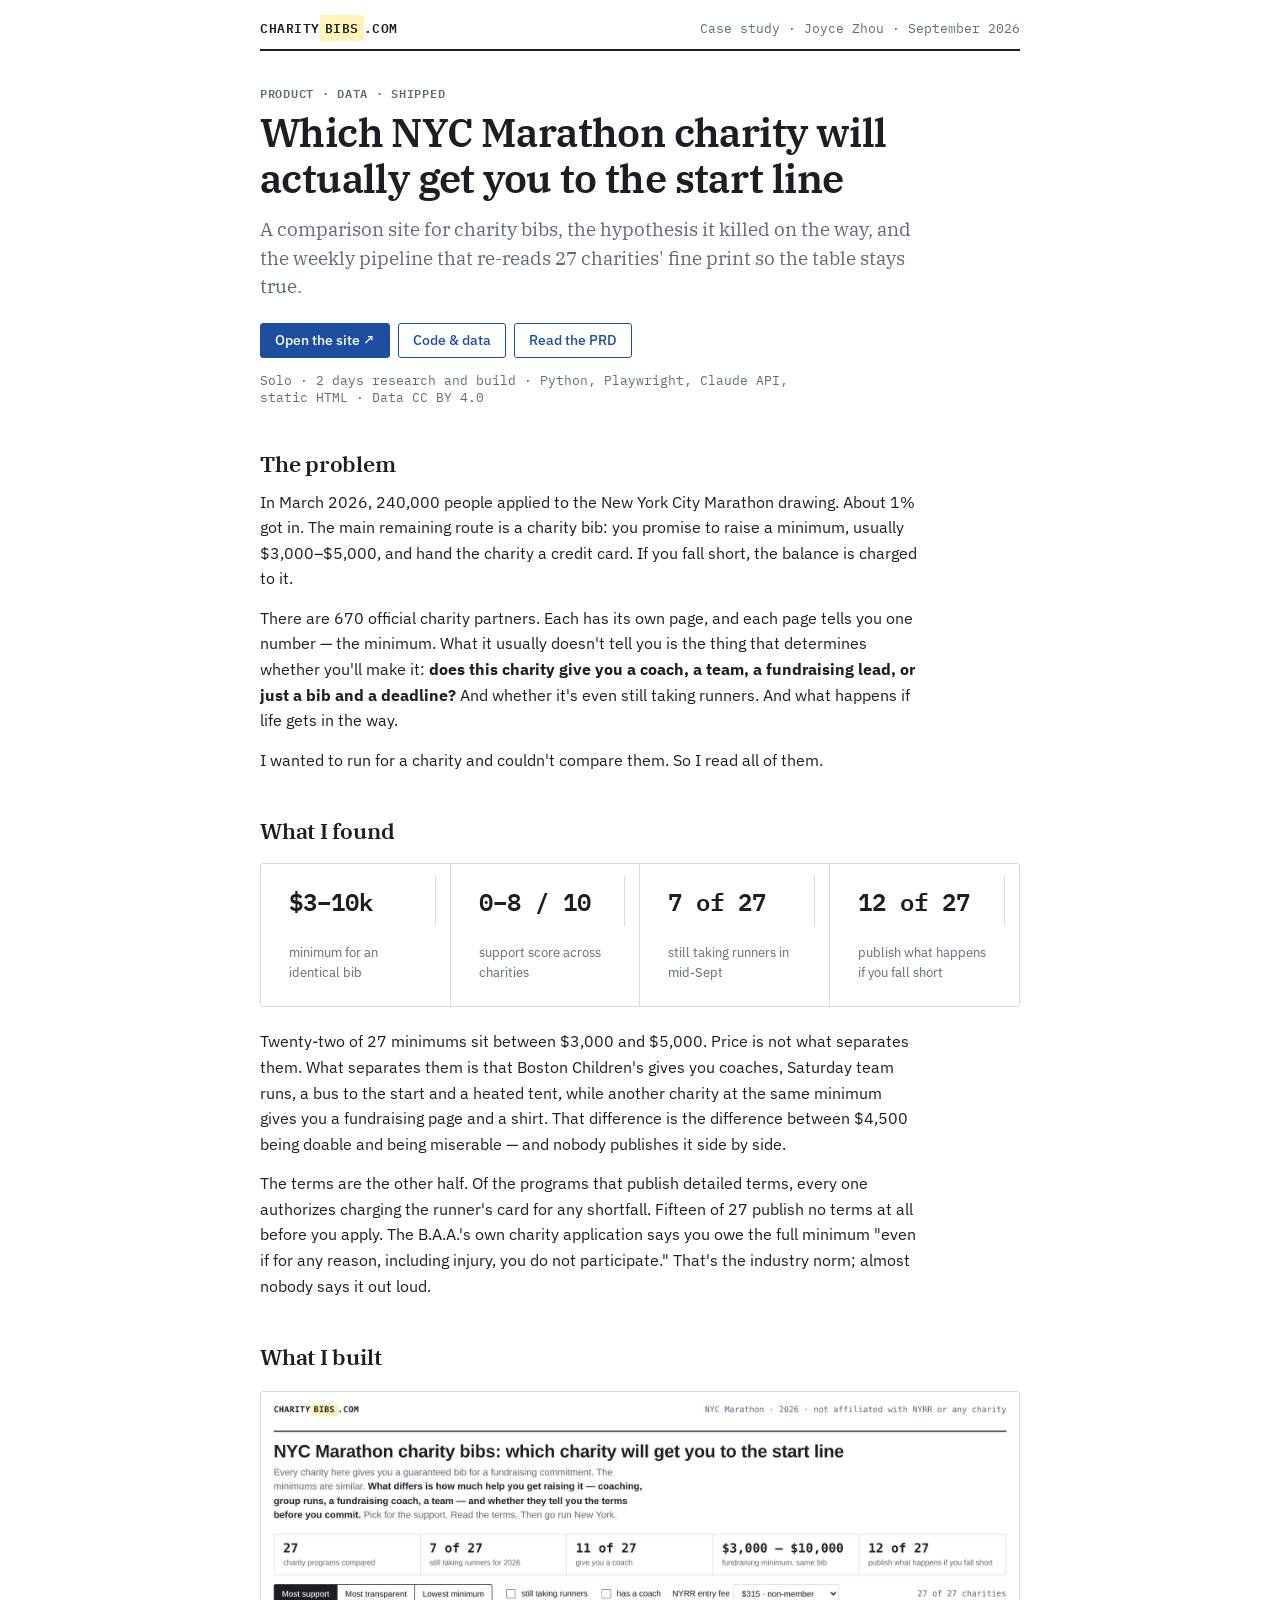
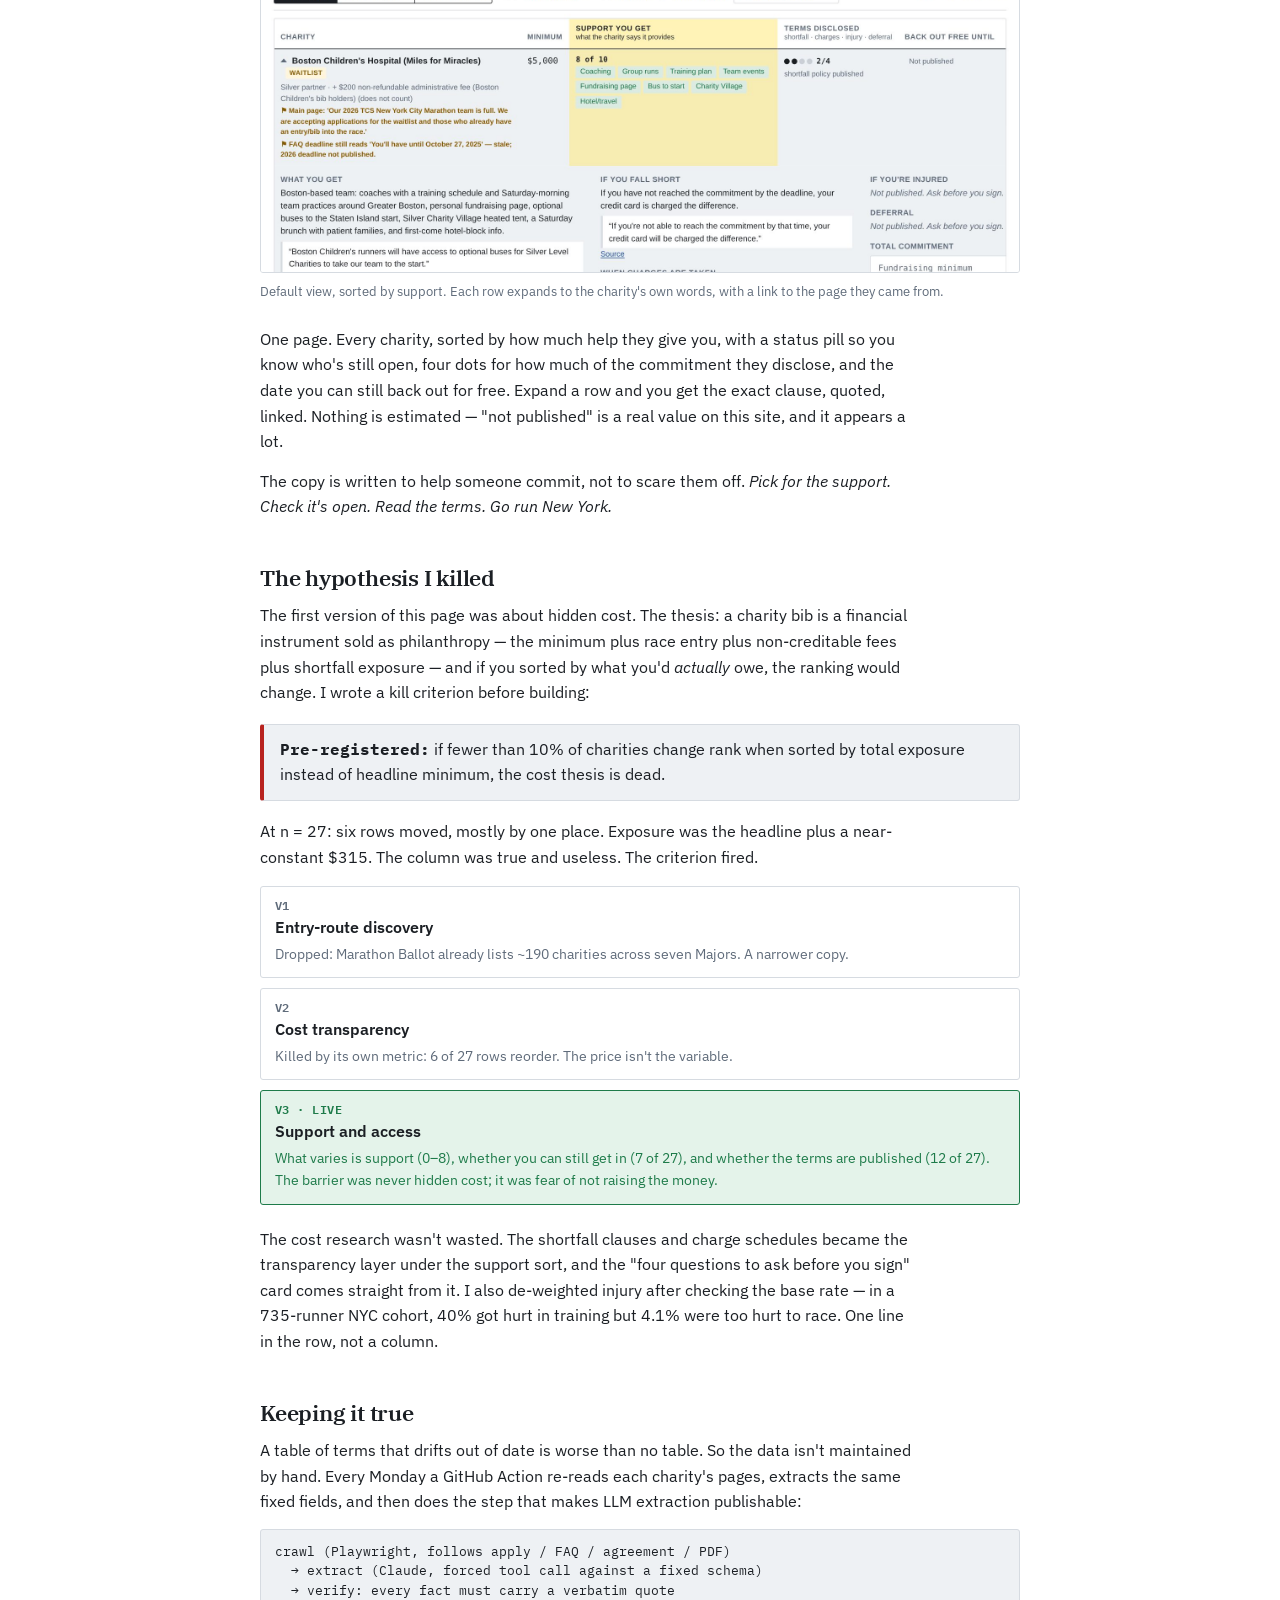
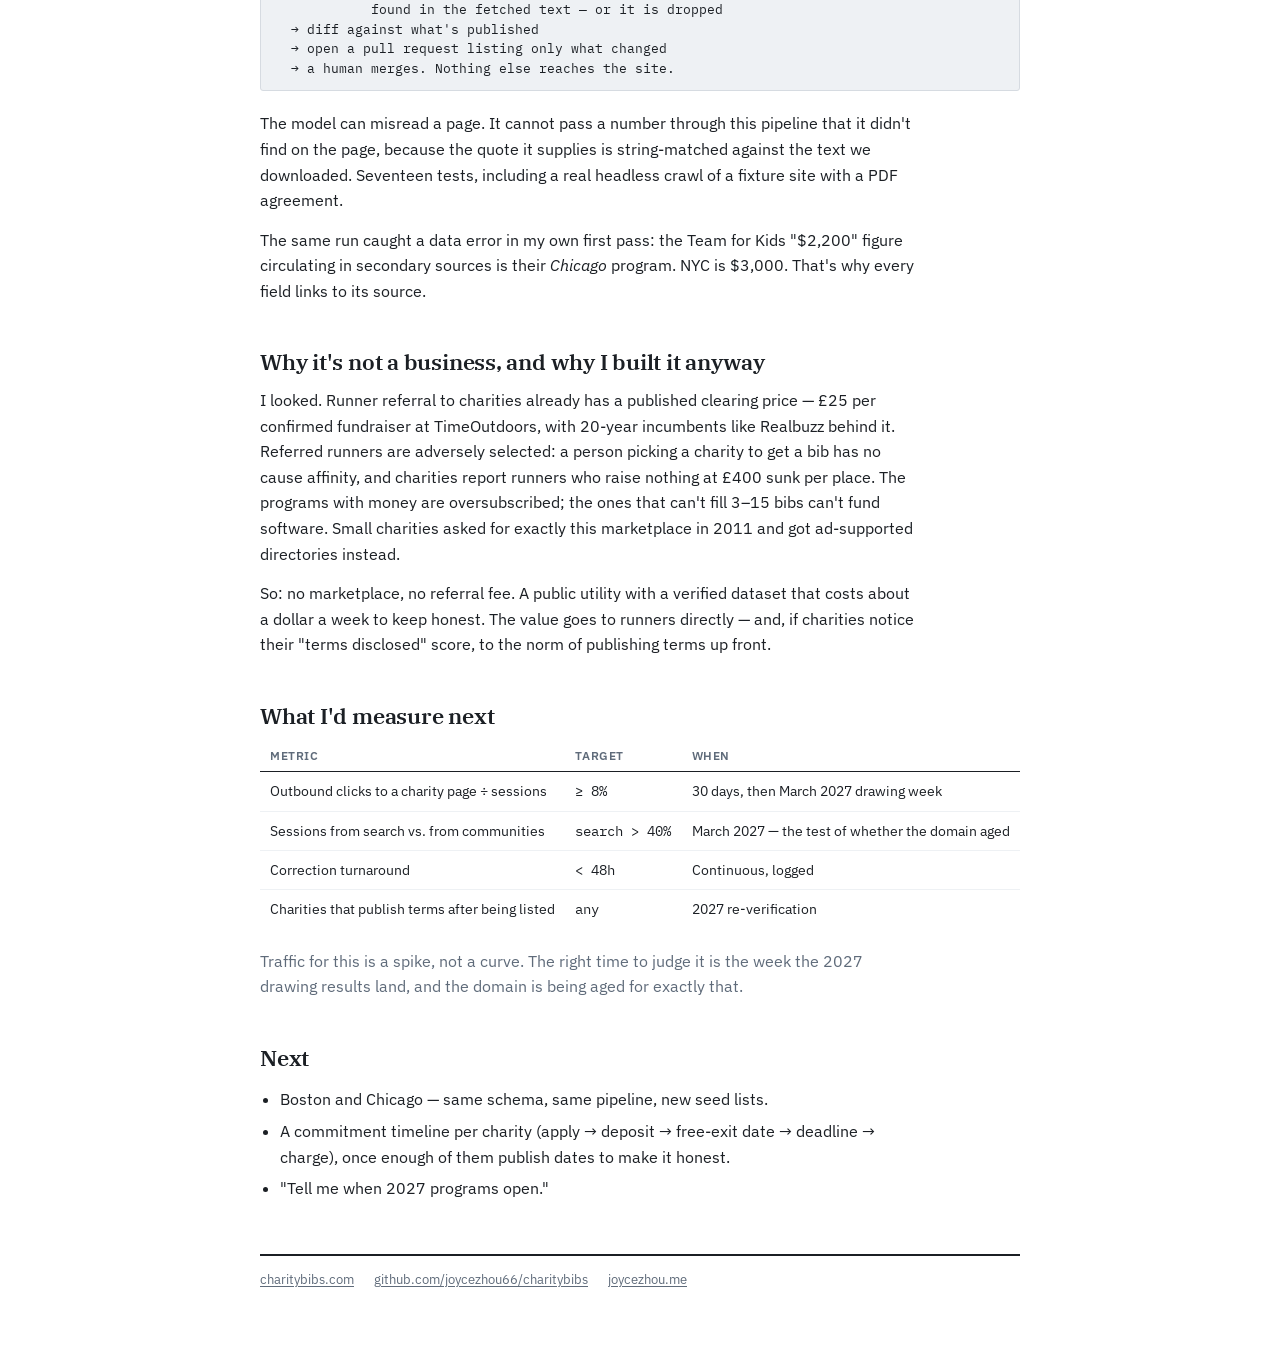
==== docs/case-study.html @ 2e6b682d "Initial commit: charitybibs.com site, data, and weekly refresh pipeline" ====
<!doctype html>
<html lang="en">
<head>
<meta charset="utf-8">
<meta name="viewport" content="width=device-width, initial-scale=1">
<title>charitybibs.com</title>
<meta name="description" content="Case study: a comparison site for NYC Marathon charity bibs, the hypothesis it killed, and the weekly verified data pipeline that keeps it honest.">
<link rel="preconnect" href="https://fonts.googleapis.com">
<link rel="preconnect" href="https://fonts.gstatic.com" crossorigin>
<link rel="stylesheet" href="https://fonts.googleapis.com/css2?family=IBM+Plex+Sans:wght@400;500;600;700&family=IBM+Plex+Mono:wght@400;500;600&family=IBM+Plex+Serif:ital,wght@0,400;0,600;1,400&display=swap">
<style>
:root{--bg:#FFFFFF;--ink:#1B1F24;--muted:#5F6B7A;--rule:#D6DBE1;--soft:#EEF1F4;--ctrl:#1D4F9E;--hl:#FFF3B8;--hl-ink:#1B1F24;--good:#1E7B4A;--good-bg:#E4F3EA;--bad:#B8231F;--bad-bg:#F9E4E2;
--sans:"IBM Plex Sans",-apple-system,"Segoe UI",Helvetica,Arial,sans-serif;--serif:"IBM Plex Serif",Georgia,"Times New Roman",serif;--mono:"IBM Plex Mono",ui-monospace,Menlo,Consolas,monospace}
@media (prefers-color-scheme:dark){:root:not([data-theme="light"]){--bg:#111418;--ink:#E8ECF0;--muted:#9AA5B1;--rule:#2A3139;--soft:#1B2026;--ctrl:#5B8DEF;--hl:#3A3212;--hl-ink:#F3E9B8;--good:#5DC48A;--good-bg:#15301F;--bad:#F0776F;--bad-bg:#3A1917}}
:root[data-theme="dark"]{--bg:#111418;--ink:#E8ECF0;--muted:#9AA5B1;--rule:#2A3139;--soft:#1B2026;--ctrl:#5B8DEF;--hl:#3A3212;--hl-ink:#F3E9B8;--good:#5DC48A;--good-bg:#15301F;--bad:#F0776F;--bad-bg:#3A1917}
*{box-sizing:border-box}html{color-scheme:light dark}
body{margin:0;background:var(--bg);color:var(--ink);font:16px/1.6 var(--sans);padding-block:0 64px;padding-inline:20px}
a{color:var(--ctrl);text-decoration:underline;text-underline-offset:2px}
:focus-visible{outline:2px solid var(--ctrl);outline-offset:2px}
.wrap{max-width:760px;margin:0 auto}
header{padding-block:22px 14px;border-bottom:2px solid var(--ink);display:flex;flex-wrap:wrap;gap:8px 24px;justify-content:space-between;align-items:baseline;font:600 13px/1 var(--mono);letter-spacing:.04em;text-transform:uppercase}
header b{background:var(--hl);color:var(--hl-ink);padding:2px 5px;border-radius:2px;font-weight:600}
header span{font-weight:400;letter-spacing:0;text-transform:none;color:var(--muted)}
.eyebrow{font:600 12px/1 var(--mono);letter-spacing:.06em;text-transform:uppercase;color:var(--muted);margin:36px 0 10px}
h1{font:600 clamp(28px,4.5vw,40px)/1.15 var(--serif);letter-spacing:-.015em;margin:0 0 14px;text-wrap:balance}
.dek{font:400 19px/1.5 var(--serif);color:var(--muted);margin:0 0 22px;max-width:62ch}
.links{display:flex;flex-wrap:wrap;gap:8px;margin:0 0 8px}
.btn{display:inline-block;font:500 13.5px/1 var(--sans);padding:10px 14px;border-radius:3px;border:1px solid var(--ctrl);color:var(--ctrl);text-decoration:none;background:var(--bg)}
.btn.primary{background:var(--ctrl);color:#fff}
.meta{font:13px var(--mono);color:var(--muted);margin:14px 0 0}
h2{font:600 22px/1.25 var(--serif);letter-spacing:-.01em;margin:44px 0 12px;text-wrap:balance}
h3{font:600 15px/1.3 var(--sans);margin:22px 0 6px}
p{margin:0 0 14px;max-width:66ch}
p.m{color:var(--muted)}
.num{display:grid;grid-template-columns:repeat(auto-fit,minmax(150px,1fr));border:1px solid var(--rule);border-radius:3px;overflow:hidden;margin:18px 0 22px}
.num div{padding:12px 14px;border-right:1px solid var(--rule)}
.num div:last-child{border-right:0}
.num .n{font:600 24px/1.1 var(--mono);font-variant-numeric:tabular-nums}
.num .l{font-size:12.5px;color:var(--muted);margin-top:4px}
figure{margin:20px 0 26px}
figure img{width:100%;height:auto;border:1px solid var(--rule);border-radius:3px;display:block}
figcaption{font-size:12.5px;color:var(--muted);margin-top:8px}
blockquote{margin:16px 0;padding:10px 16px;border-left:3px solid var(--ink);font:italic 17px/1.5 var(--serif);max-width:60ch}
table{border-collapse:collapse;width:100%;font-size:14px;margin:12px 0 20px}
th{text-align:left;font:600 11.5px/1.2 var(--sans);letter-spacing:.05em;text-transform:uppercase;color:var(--muted);padding:8px 10px;border-bottom:1px solid var(--ink)}
td{padding:8px 10px;border-top:1px solid var(--soft);vertical-align:top}
td.k{font-family:var(--mono);font-variant-numeric:tabular-nums;white-space:nowrap}
.kill{border:1px solid var(--rule);border-left:4px solid var(--bad);background:var(--soft);padding:12px 16px;border-radius:3px;margin:18px 0}
.kill b{font-family:var(--mono)}
.pivot{display:grid;grid-template-columns:1fr;gap:10px;margin:16px 0 22px}
.pv{border:1px solid var(--rule);border-radius:3px;padding:12px 14px}
.pv .v{font:600 12px/1 var(--mono);letter-spacing:.04em;color:var(--muted);text-transform:uppercase}
.pv .t{font-weight:600;margin:4px 0 2px}
.pv .r{font-size:14px;color:var(--muted)}
.pv.live{border-color:var(--good);background:var(--good-bg)}
.pv.live .v,.pv.live .r{color:var(--good)}
pre{font:13px/1.5 var(--mono);background:var(--soft);border:1px solid var(--rule);border-radius:3px;padding:12px 14px;overflow-x:auto;margin:12px 0 20px}
ul{padding-left:20px;max-width:66ch}li{margin-bottom:6px}
footer{margin-top:52px;padding-top:14px;border-top:2px solid var(--ink);font-size:13px;color:var(--muted);display:flex;flex-wrap:wrap;gap:8px 20px}
footer a{color:inherit}
@media (max-width:640px){body{padding-inline:16px}.num div{border-right:0;border-bottom:1px solid var(--rule)}}
</style>
</head>
<body>
<div class="wrap">
<header><div>charity<b>bibs</b>.com</div><span>Case study · Joyce Zhou · September 2026</span></header>

<p class="eyebrow">Product · Data · Shipped</p>
<h1>Which NYC Marathon charity will actually get you to the start line</h1>
<p class="dek">A comparison site for charity bibs, the hypothesis it killed on the way, and the weekly pipeline that re-reads 27 charities' fine print so the table stays true.</p>
<div class="links">
  <a class="btn primary" href="https://charitybibs.com">Open the site ↗</a>
  <a class="btn" href="https://github.com/joycezhou66/charitybibs">Code &amp; data</a>
  <a class="btn" href="https://github.com/joycezhou66/charitybibs/blob/main/docs/PRD.md">Read the PRD</a>
</div>
<p class="meta">Solo · 2 days research and build · Python, Playwright, Claude API, static HTML · Data CC BY 4.0</p>

<h2>The problem</h2>
<p>In March 2026, 240,000 people applied to the New York City Marathon drawing. About 1% got in. The main remaining route is a charity bib: you promise to raise a minimum, usually $3,000–$5,000, and hand the charity a credit card. If you fall short, the balance is charged to it.</p>
<p>There are 670 official charity partners. Each has its own page, and each page tells you one number — the minimum. What it usually doesn't tell you is the thing that determines whether you'll make it: <strong>does this charity give you a coach, a team, a fundraising lead, or just a bib and a deadline?</strong> And whether it's even still taking runners. And what happens if life gets in the way.</p>
<p>I wanted to run for a charity and couldn't compare them. So I read all of them.</p>

<h2>What I found</h2>
<div class="num">
  <div><div class="n">$3–10k</div><div class="l">minimum for an identical bib</div></div>
  <div><div class="n">0–8 / 10</div><div class="l">support score across charities</div></div>
  <div><div class="n">7 of 27</div><div class="l">still taking runners in mid-Sept</div></div>
  <div><div class="n">12 of 27</div><div class="l">publish what happens if you fall short</div></div>
</div>
<p>Twenty-two of 27 minimums sit between $3,000 and $5,000. Price is not what separates them. What separates them is that Boston Children's gives you coaches, Saturday team runs, a bus to the start and a heated tent, while another charity at the same minimum gives you a fundraising page and a shirt. That difference is the difference between $4,500 being doable and being miserable — and nobody publishes it side by side.</p>
<p>The terms are the other half. Of the programs that publish detailed terms, every one authorizes charging the runner's card for any shortfall. Fifteen of 27 publish no terms at all before you apply. The B.A.A.'s own charity application says you owe the full minimum "even if for any reason, including injury, you do not participate." That's the industry norm; almost nobody says it out loud.</p>

<h2>What I built</h2>
<figure><img src="site-screenshot.jpg" alt="charitybibs.com: a table of 27 NYC Marathon charities sorted by support, with an expanded row showing the support quote, the shortfall clause, and a cost receipt"><figcaption>Default view, sorted by support. Each row expands to the charity's own words, with a link to the page they came from.</figcaption></figure>
<p>One page. Every charity, sorted by how much help they give you, with a status pill so you know who's still open, four dots for how much of the commitment they disclose, and the date you can still back out for free. Expand a row and you get the exact clause, quoted, linked. Nothing is estimated — "not published" is a real value on this site, and it appears a lot.</p>
<p>The copy is written to help someone commit, not to scare them off. <em>Pick for the support. Check it's open. Read the terms. Go run New York.</em></p>

<h2>The hypothesis I killed</h2>
<p>The first version of this page was about hidden cost. The thesis: a charity bib is a financial instrument sold as philanthropy — the minimum plus race entry plus non-creditable fees plus shortfall exposure — and if you sorted by what you'd <em>actually</em> owe, the ranking would change. I wrote a kill criterion before building:</p>
<div class="kill"><b>Pre-registered:</b> if fewer than 10% of charities change rank when sorted by total exposure instead of headline minimum, the cost thesis is dead.</div>
<p>At n = 27: six rows moved, mostly by one place. Exposure was the headline plus a near-constant $315. The column was true and useless. The criterion fired.</p>
<div class="pivot">
  <div class="pv"><div class="v">v1</div><div class="t">Entry-route discovery</div><div class="r">Dropped: Marathon Ballot already lists ~190 charities across seven Majors. A narrower copy.</div></div>
  <div class="pv"><div class="v">v2</div><div class="t">Cost transparency</div><div class="r">Killed by its own metric: 6 of 27 rows reorder. The price isn't the variable.</div></div>
  <div class="pv live"><div class="v">v3 · live</div><div class="t">Support and access</div><div class="r">What varies is support (0–8), whether you can still get in (7 of 27), and whether the terms are published (12 of 27). The barrier was never hidden cost; it was fear of not raising the money.</div></div>
</div>
<p>The cost research wasn't wasted. The shortfall clauses and charge schedules became the transparency layer under the support sort, and the "four questions to ask before you sign" card comes straight from it. I also de-weighted injury after checking the base rate — in a 735-runner NYC cohort, 40% got hurt in training but 4.1% were too hurt to race. One line in the row, not a column.</p>

<h2>Keeping it true</h2>
<p>A table of terms that drifts out of date is worse than no table. So the data isn't maintained by hand. Every Monday a GitHub Action re-reads each charity's pages, extracts the same fixed fields, and then does the step that makes LLM extraction publishable:</p>
<pre>crawl (Playwright, follows apply / FAQ / agreement / PDF)
  → extract (Claude, forced tool call against a fixed schema)
  → verify: every fact must carry a verbatim quote
            found in the fetched text — or it is dropped
  → diff against what's published
  → open a pull request listing only what changed
  → a human merges. Nothing else reaches the site.</pre>
<p>The model can misread a page. It cannot pass a number through this pipeline that it didn't find on the page, because the quote it supplies is string-matched against the text we downloaded. Seventeen tests, including a real headless crawl of a fixture site with a PDF agreement.</p>
<p>The same run caught a data error in my own first pass: the Team for Kids "$2,200" figure circulating in secondary sources is their <em>Chicago</em> program. NYC is $3,000. That's why every field links to its source.</p>

<h2>Why it's not a business, and why I built it anyway</h2>
<p>I looked. Runner referral to charities already has a published clearing price — £25 per confirmed fundraiser at TimeOutdoors, with 20-year incumbents like Realbuzz behind it. Referred runners are adversely selected: a person picking a charity to get a bib has no cause affinity, and charities report runners who raise nothing at £400 sunk per place. The programs with money are oversubscribed; the ones that can't fill 3–15 bibs can't fund software. Small charities asked for exactly this marketplace in 2011 and got ad-supported directories instead.</p>
<p>So: no marketplace, no referral fee. A public utility with a verified dataset that costs about a dollar a week to keep honest. The value goes to runners directly — and, if charities notice their "terms disclosed" score, to the norm of publishing terms up front.</p>

<h2>What I'd measure next</h2>
<table>
<tr><th>Metric</th><th>Target</th><th>When</th></tr>
<tr><td>Outbound clicks to a charity page ÷ sessions</td><td class="k">≥ 8%</td><td>30 days, then March 2027 drawing week</td></tr>
<tr><td>Sessions from search vs. from communities</td><td class="k">search &gt; 40%</td><td>March 2027 — the test of whether the domain aged</td></tr>
<tr><td>Correction turnaround</td><td class="k">&lt; 48h</td><td>Continuous, logged</td></tr>
<tr><td>Charities that publish terms after being listed</td><td class="k">any</td><td>2027 re-verification</td></tr>
</table>
<p class="m">Traffic for this is a spike, not a curve. The right time to judge it is the week the 2027 drawing results land, and the domain is being aged for exactly that.</p>

<h2>Next</h2>
<ul>
  <li>Boston and Chicago — same schema, same pipeline, new seed lists.</li>
  <li>A commitment timeline per charity (apply → deposit → free-exit date → deadline → charge), once enough of them publish dates to make it honest.</li>
  <li>"Tell me when 2027 programs open."</li>
</ul>

<footer>
  <span><a href="https://charitybibs.com">charitybibs.com</a></span>
  <span><a href="https://github.com/joycezhou66/charitybibs">github.com/joycezhou66/charitybibs</a></span>
  <span><a href="https://joycezhou.me">joycezhou.me</a></span>
</footer>
</div>
</body>
</html>
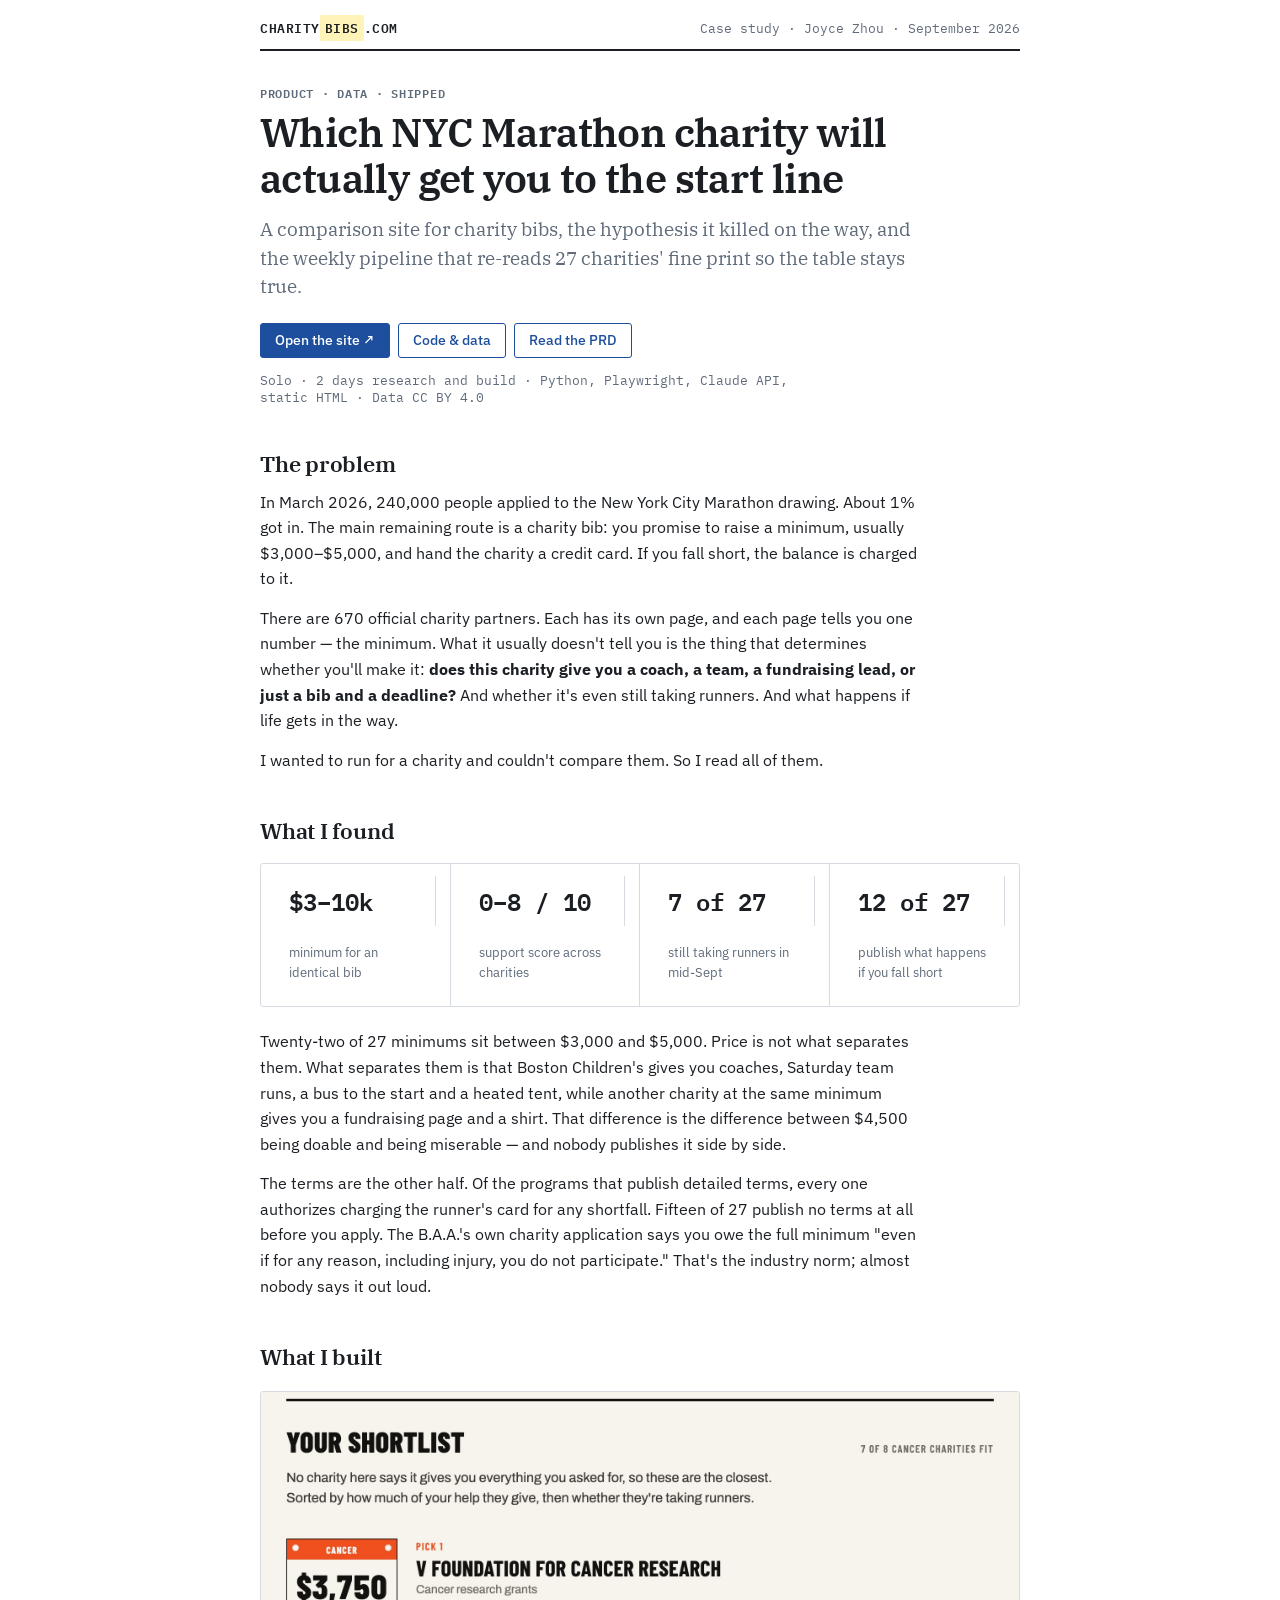
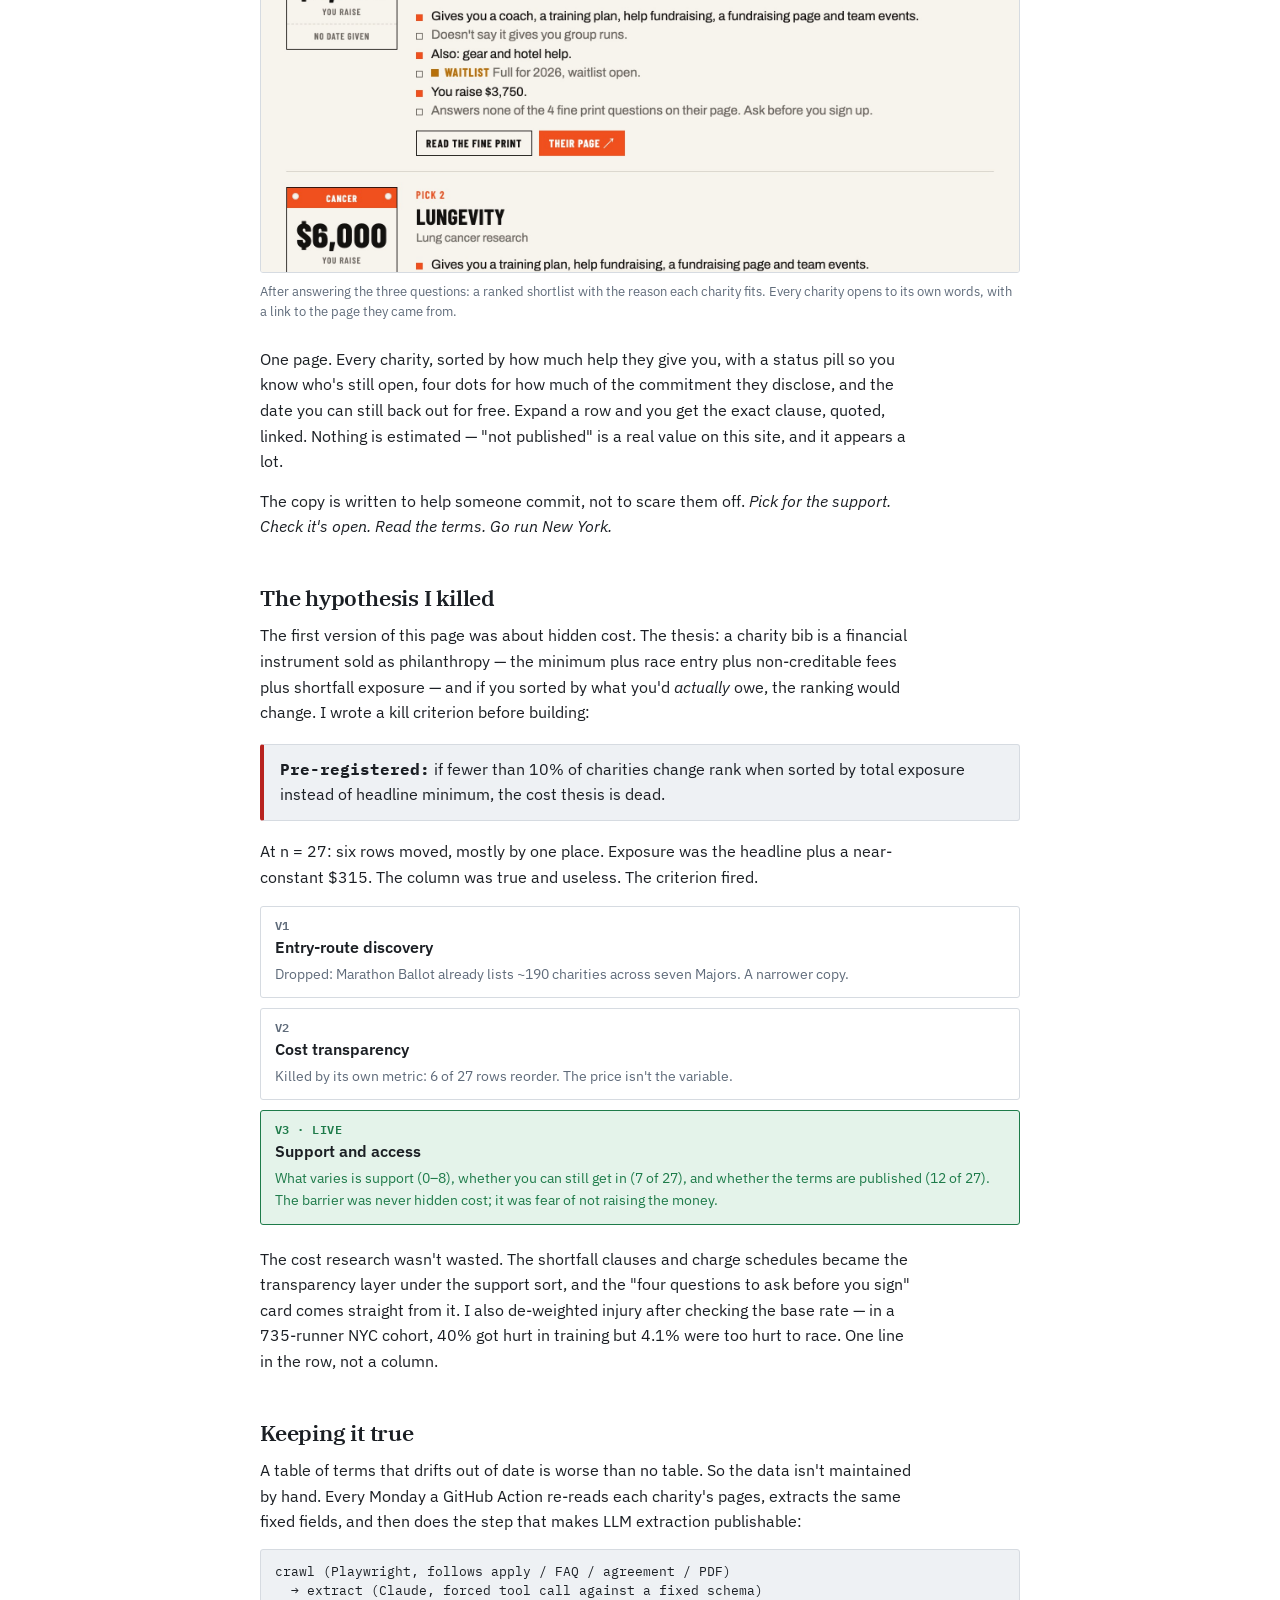
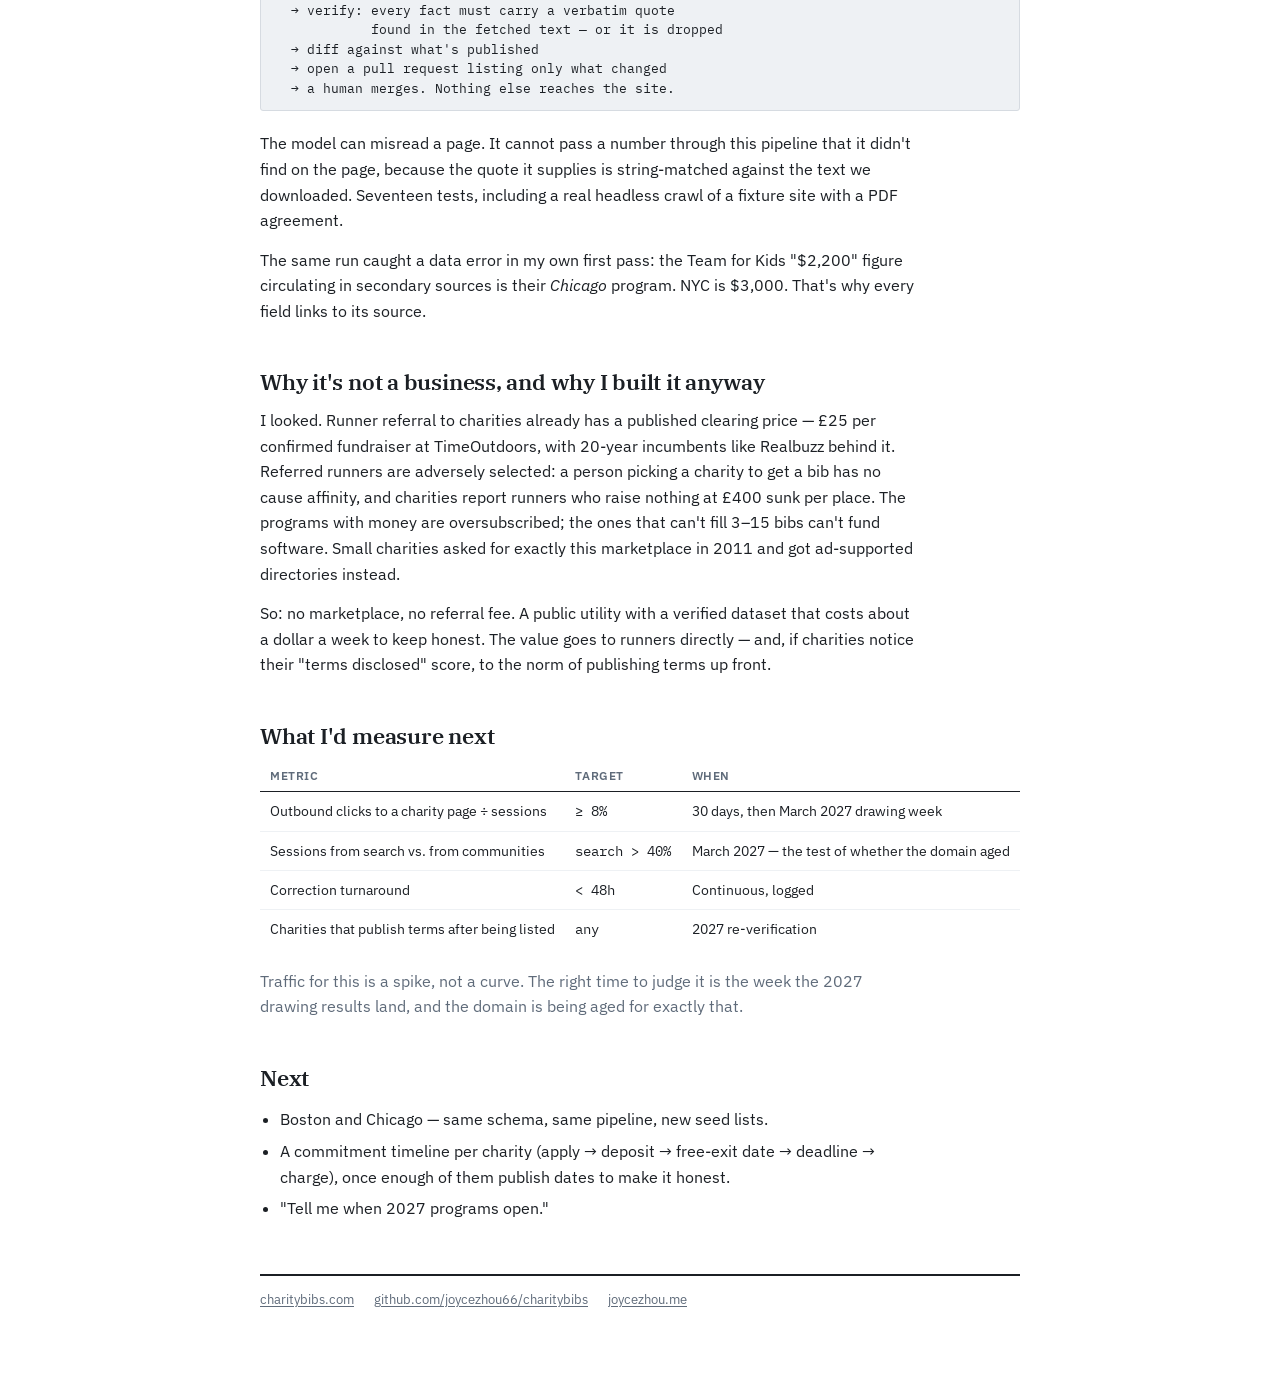
==== commit 8460e632: "Remove concept mockups from site; update PRD, CLAUDE.md, OG image and case-study screenshot for the " ====
--- a/docs/case-study.html
+++ b/docs/case-study.html
@@ -91,7 +91,7 @@
 <p>The terms are the other half. Of the programs that publish detailed terms, every one authorizes charging the runner's card for any shortfall. Fifteen of 27 publish no terms at all before you apply. The B.A.A.'s own charity application says you owe the full minimum "even if for any reason, including injury, you do not participate." That's the industry norm; almost nobody says it out loud.</p>
 
 <h2>What I built</h2>
-<figure><img src="site-screenshot.jpg" alt="charitybibs.com: a table of 27 NYC Marathon charities sorted by support, with an expanded row showing the support quote, the shortfall clause, and a cost receipt"><figcaption>Default view, sorted by support. Each row expands to the charity's own words, with a link to the page they came from.</figcaption></figure>
+<figure><img src="site-screenshot.jpg" alt="charitybibs.com: three answered questions, then a shortlist of NYC Marathon charities, each drawn as a race bib with the amount to raise and a list of reasons it fits"><figcaption>After answering the three questions: a ranked shortlist with the reason each charity fits. Every charity opens to its own words, with a link to the page they came from.</figcaption></figure>
 <p>One page. Every charity, sorted by how much help they give you, with a status pill so you know who's still open, four dots for how much of the commitment they disclose, and the date you can still back out for free. Expand a row and you get the exact clause, quoted, linked. Nothing is estimated — "not published" is a real value on this site, and it appears a lot.</p>
 <p>The copy is written to help someone commit, not to scare them off. <em>Pick for the support. Check it's open. Read the terms. Go run New York.</em></p>
 
